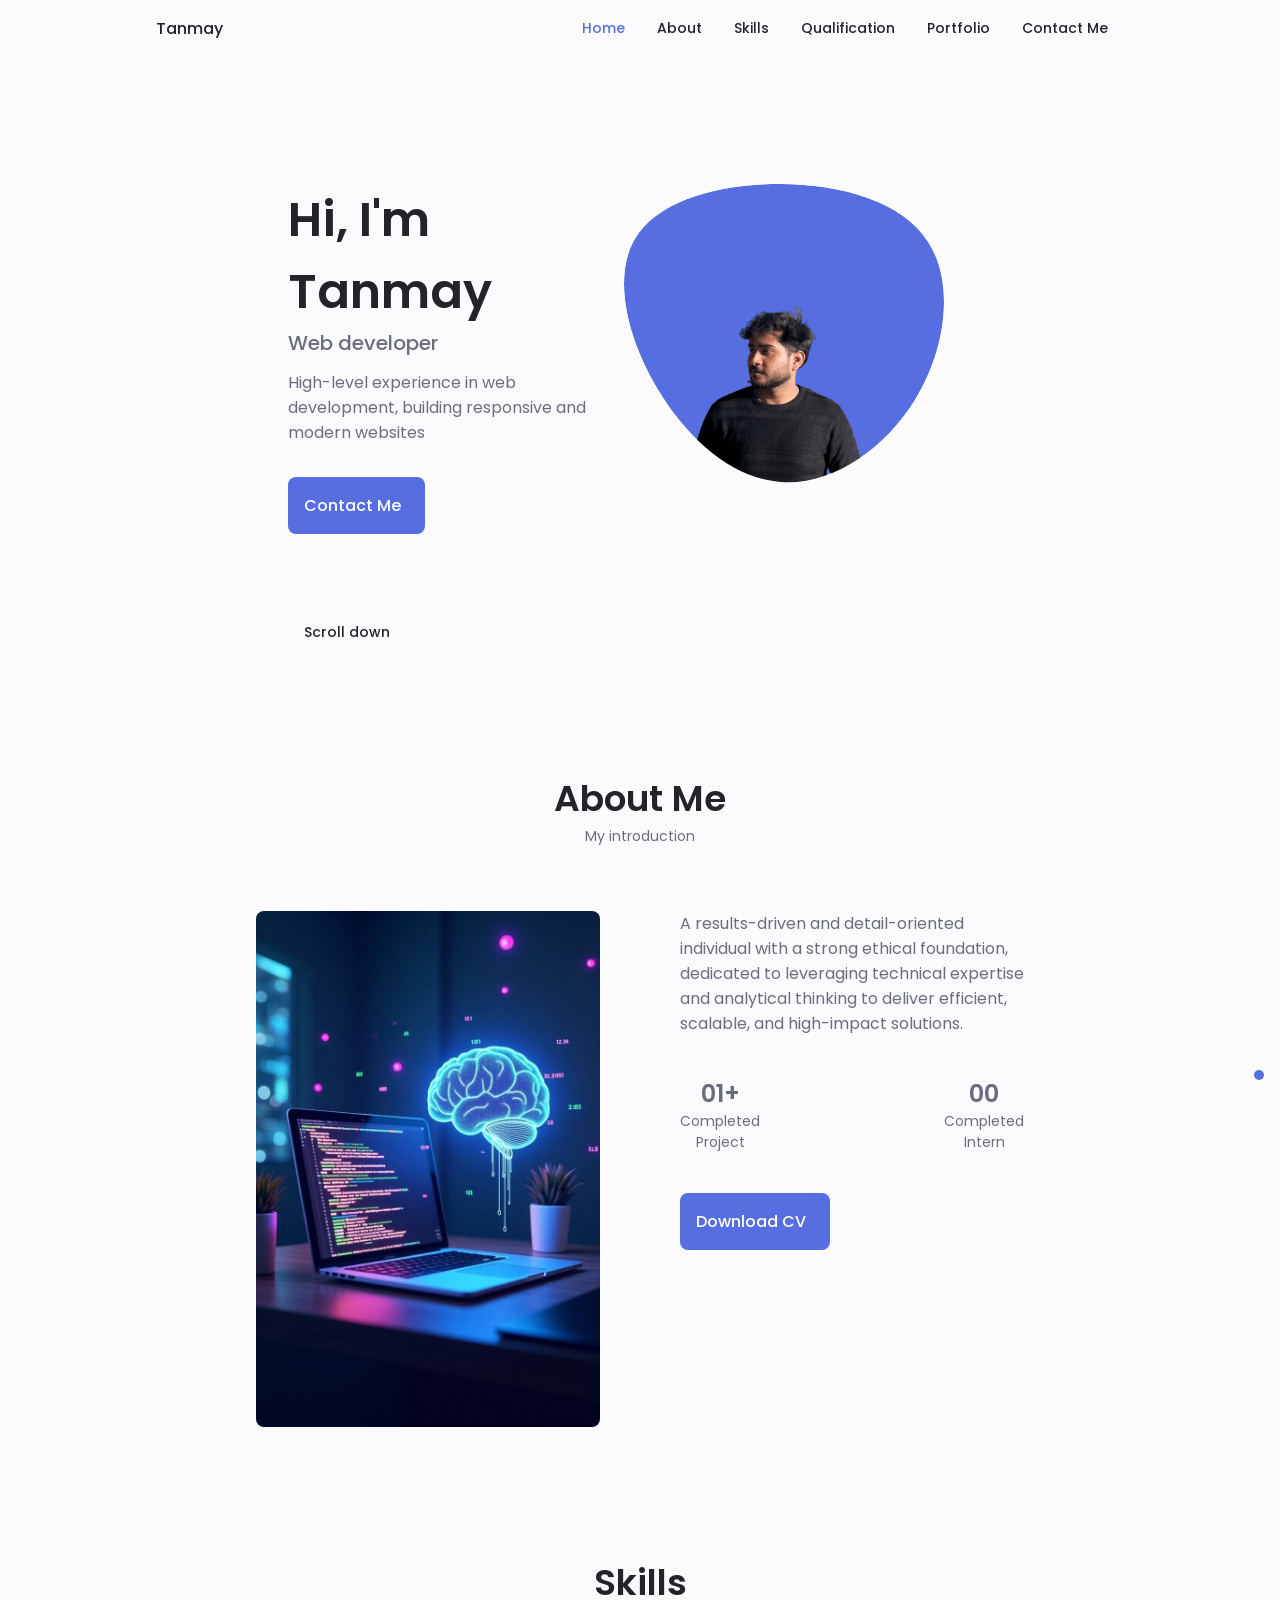
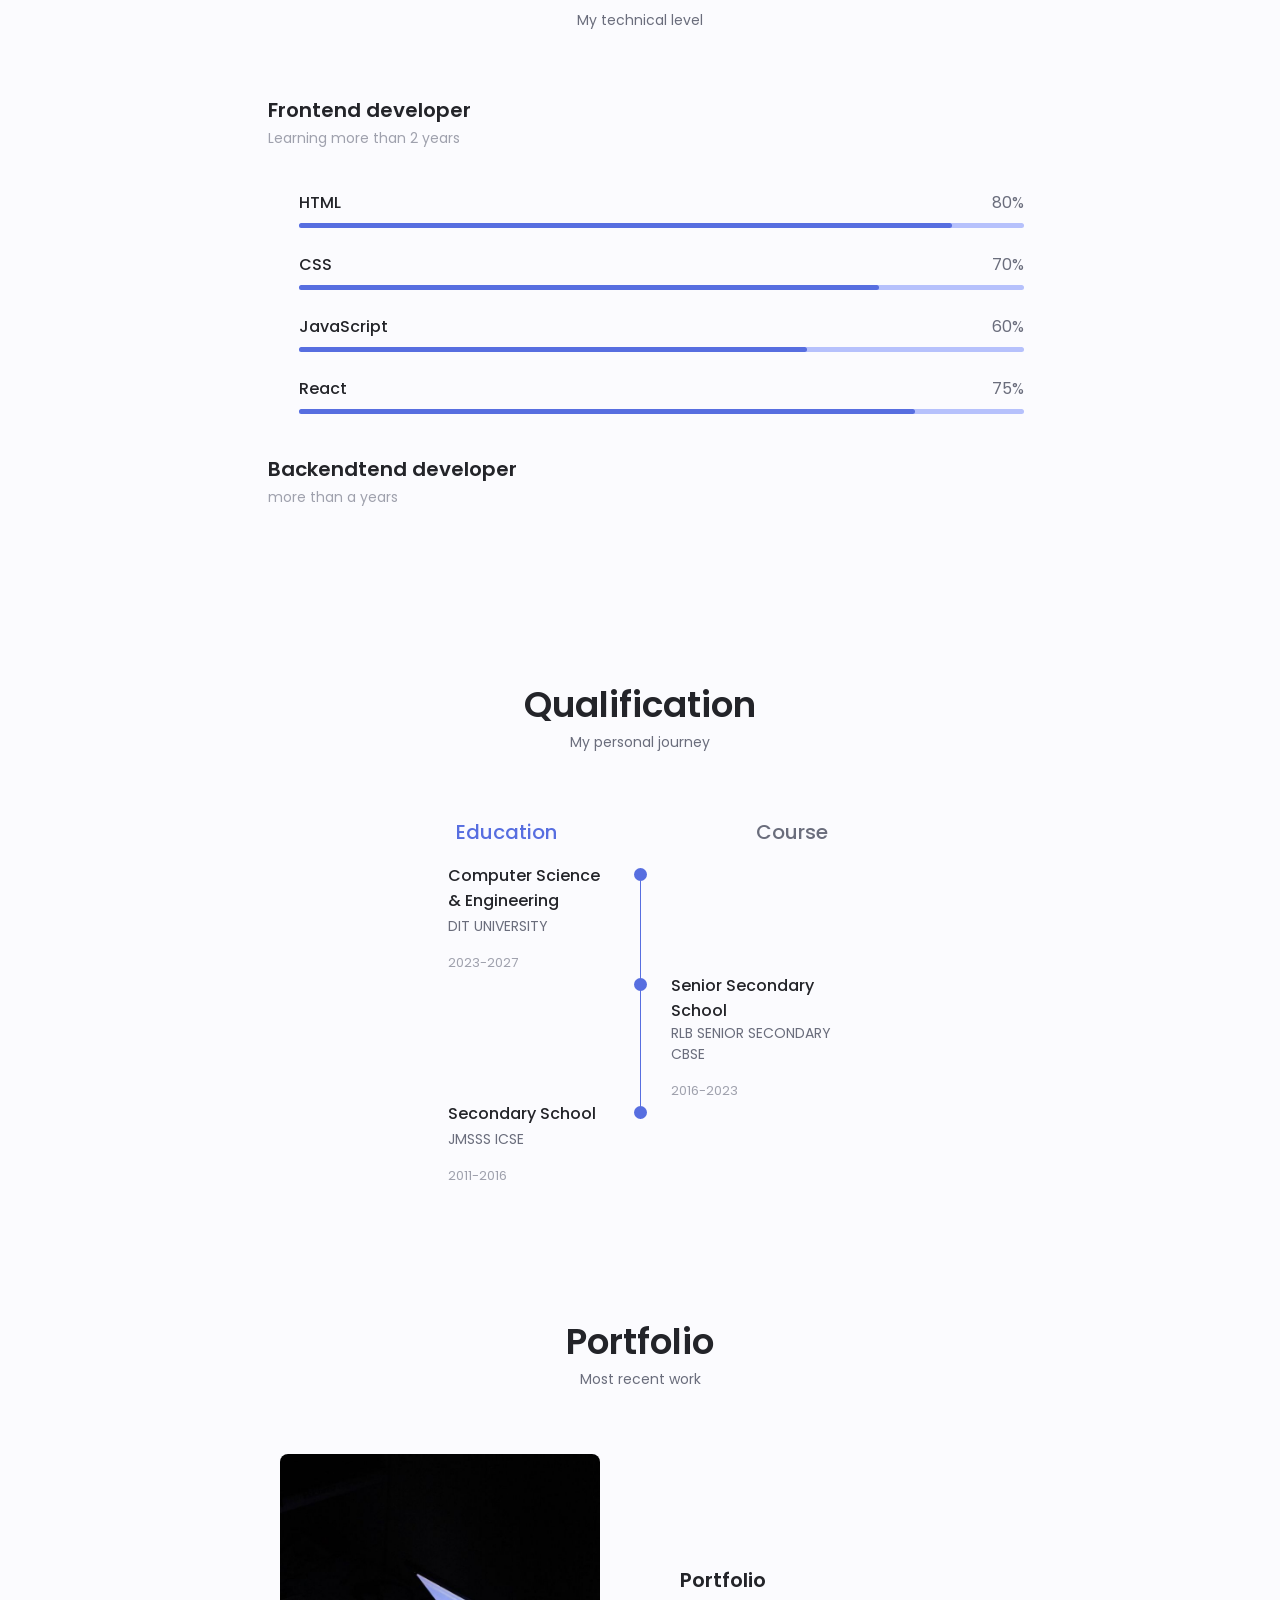
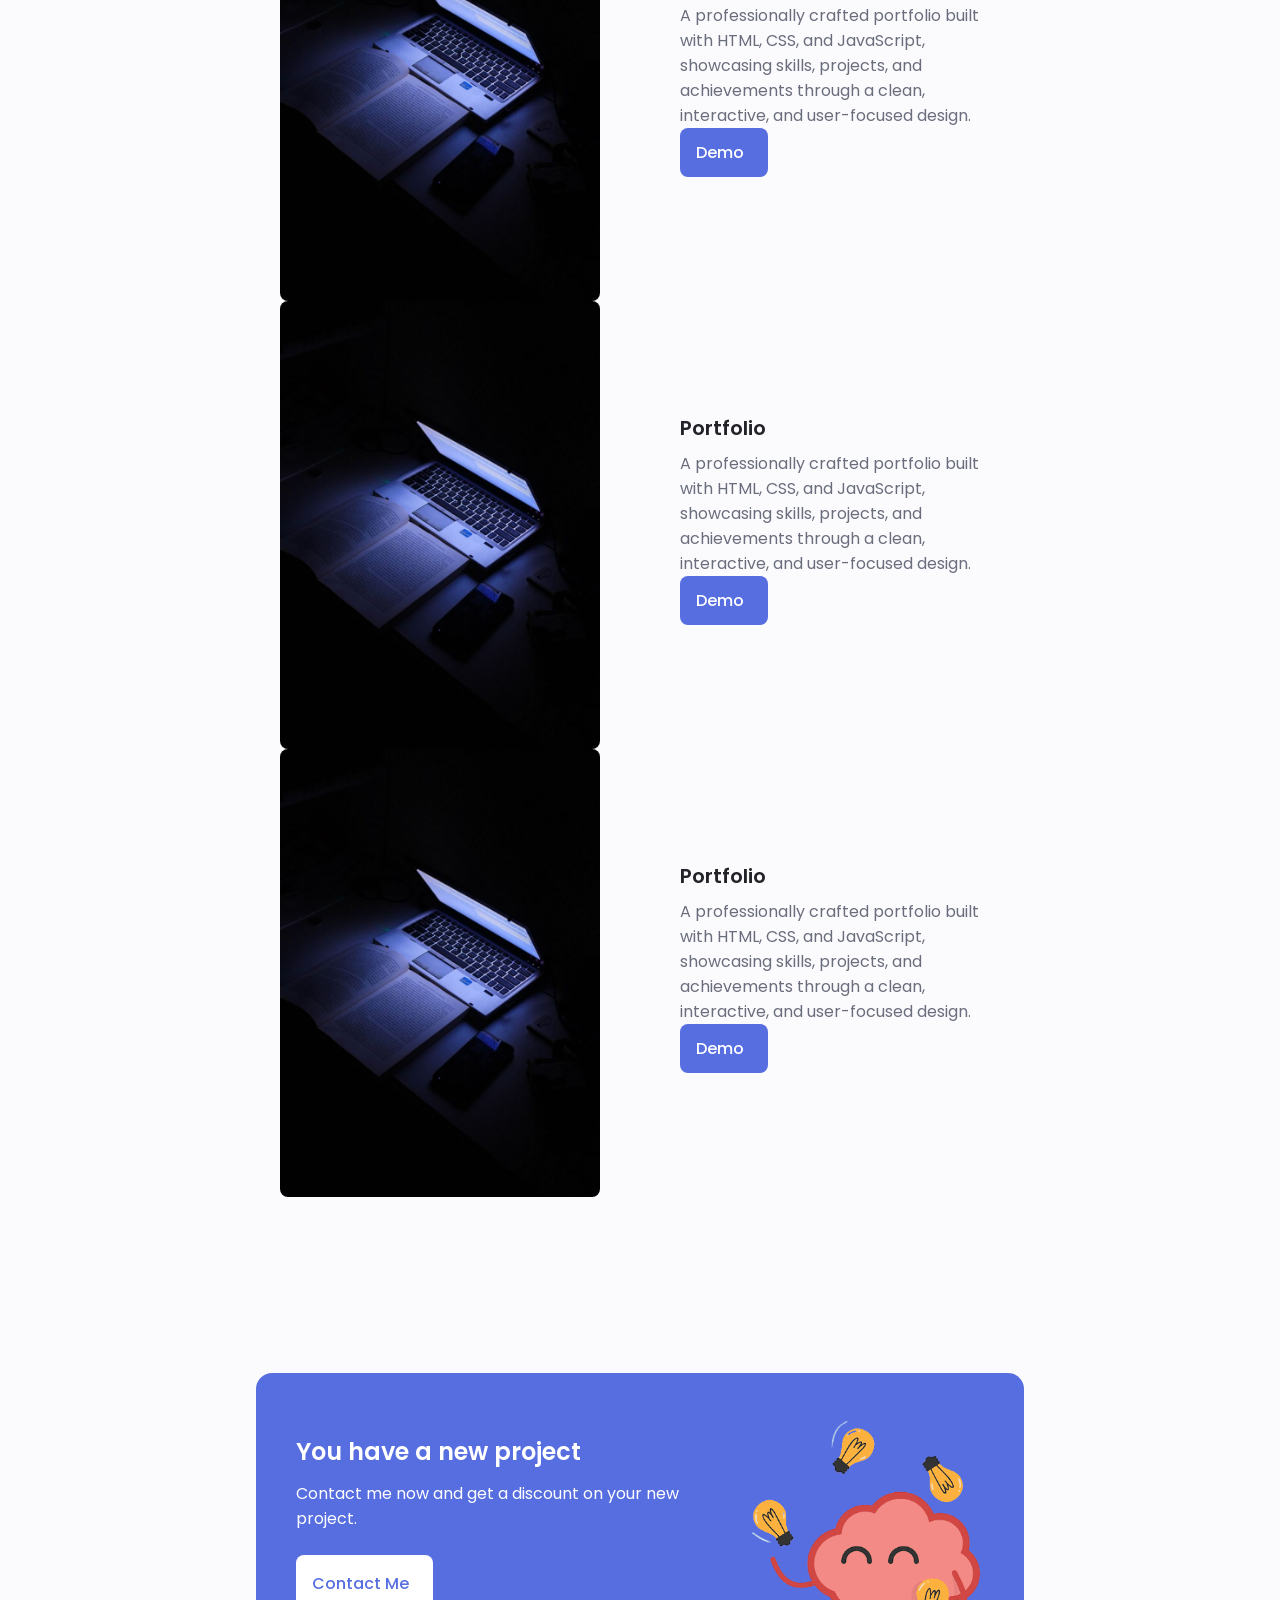
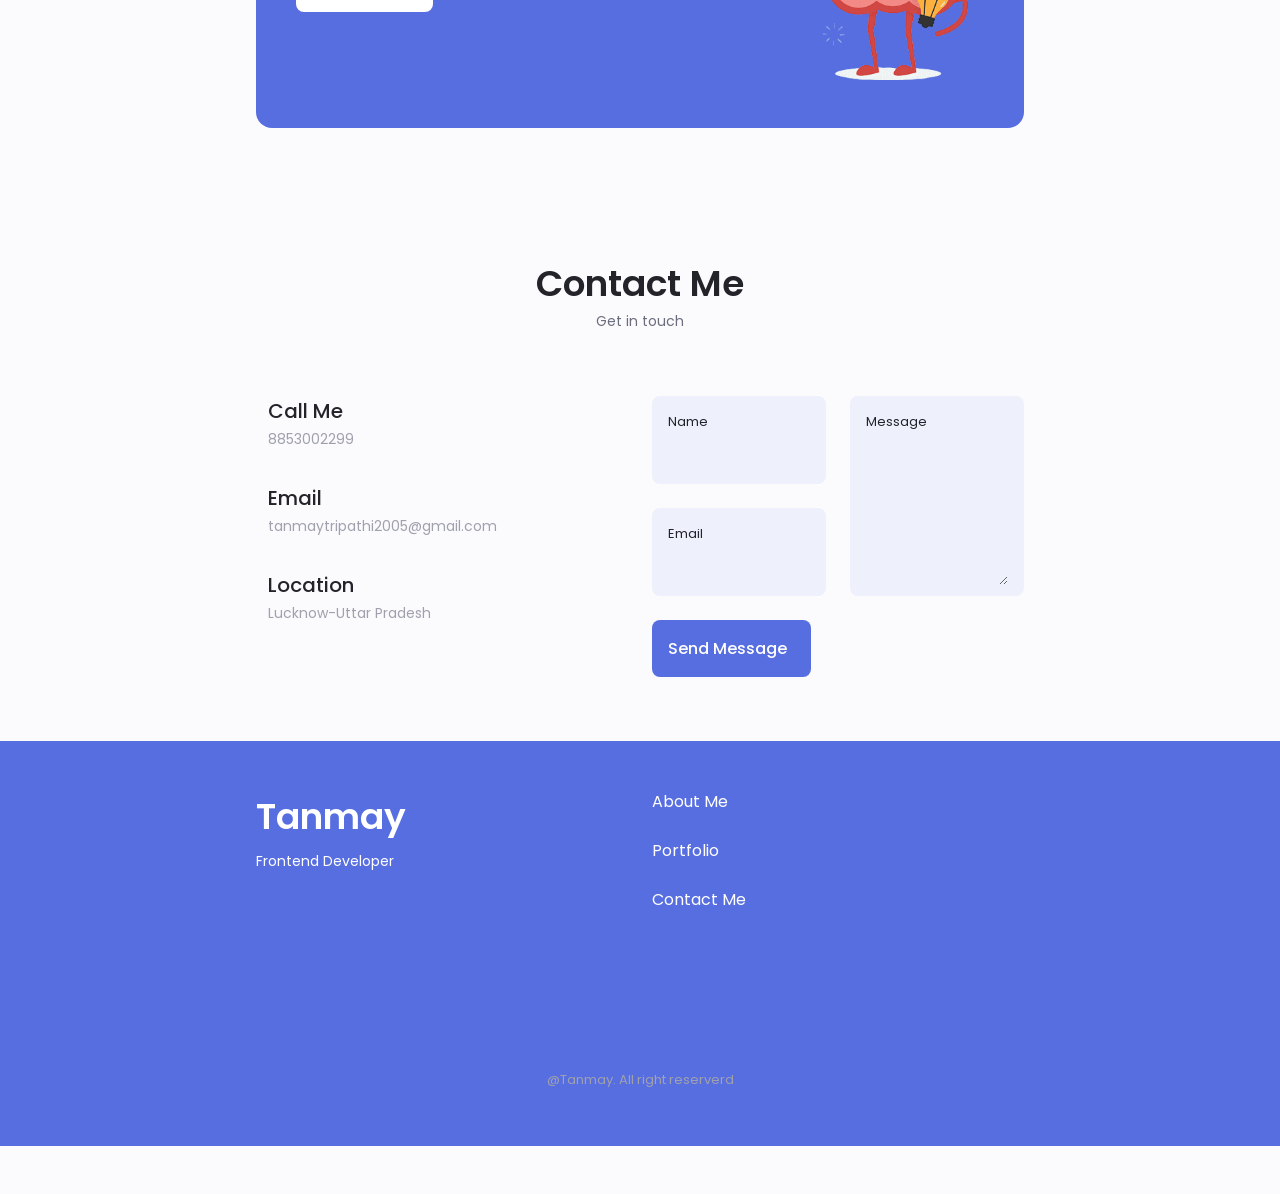
==== PORTFOLIO-main/index.html @ d5839b96 "first commit" ====
<!DOCTYPE html>
    <html lang="en">
    <head>
        <meta charset="UTF-8">
        <meta name="viewport" content="width=device-width, initial-scale=1.0">

        <!--==================== UNICONS ====================-->
        <link rel="stylesheet" href="https://unicons.iconscout.com/release/v4.0.8/css/line.css">
        
        <!--==================== SWIPER CSS ====================-->
        <link rel="stylesheet" href="assets/css/swiper-bundle.min.css">
        
        <!--==================== CSS ====================-->
        <link rel="stylesheet" href="assets/css/styles.css">

        <title>Responsive Portfolio Website</title>
    </head>
    <body>
        <!--==================== HEADER ====================-->
        <header class="header" id="header">
            <nav class="nav__container container nav">
                <a href="#" class="nav__logo">Tanmay</a>
                <div class="nav__menu" id="nav-menu">
                    <ul class="nav__list grid">
                        <li class="nav__items">
                            <a href="#home" class="nav__link active-link">
                                <i class="uil uil-estate nav__icon"></i>Home
                            </a> 
                        </li>
                        <li class="nav__items">
                            <a href="#about" class="nav__link">
                                <i class="uil uil-user nav__icon"></i>About
                            </a> 
                        </li>
                        <li class="nav__items">
                            <a href="#skills" class="nav__link">
                                <i class="uil uil-file-alt nav__icon"></i>Skills
                            </a> 
                        </li>
                        <li class="nav__items">
                            <a href="#qualification" class="nav__link">
                                <i class="uil uil-briefcase-alt nav__icon"></i>Qualification
                            </a> 
                        </li>
                        <li class="nav__items">
                            <a href="#portfolio" class="nav__link">
                                <i class="uil uil-scenery nav__icon"></i>Portfolio
                            </a> 
                        </li>
                        <li class="nav__items">
                            <a href="#contact" class="nav__link">
                                <i class="uil uil-message nav__icon"></i>Contact Me
                            </a> 
                        </li>
                    </ul>
                    <i class="uil uil-times nav__close" id="nav__close"></i>
                </div>

                <div class="nav__btns">

                    <i class="uil uil-moon change-theme" id="theme-button"></i>

                    <div class="nav__toggle" id="nav__toggle">
                        <i class="uil uil-apps"></i>
                    </div>
                </div>

            </nav>

        </header>

        <!--==================== MAIN ====================-->
        <main class="main">
            <!--==================== HOME ====================-->
            <section class="home section" id="home">
                <div class="home__container container grid">
                    <div class="home__content grid">
                        <div class="home__social">
                            <a href="www.linkedin.com/in/tanmay-tripathi-a2a366312" class="home__social-icon">
                                <i class="uil uil-linkedin-alt"></i>
                            </a>
                            <a href="https://github.com/tanmaytripathi2005-jpg" class="home__social-icon">
                                <i class="uil uil-github-alt"></i>
                            </a>
                            <a href="https://www.instagram.com/tanmay.mani.tripathi" class="home__social-icon">
                                <i class="uil uil-instagram"></i>
                            </a>
                        </div>
                        <div class="home__img">
                            <svg class="home__blob" viewBox="0 0 200 187" xmlns="http://www.w3.org/2000/svg" xmlns:xlink="http://www.w3.org/1999/xlink">
                                <mask id="mask0" mask-type="alpha">
                                    <path d="M190.312 36.4879C206.582 62.1187 201.309 102.826 182.328 134.186C163.346 165.547 
                                    130.807 187.559 100.226 186.353C69.6454 185.297 41.0228 161.023 21.7403 129.362C2.45775 
                                    97.8511 -7.48481 59.1033 6.67581 34.5279C20.9871 10.1032 59.7028 -0.149132 97.9666 
                                    0.00163737C136.23 0.303176 174.193 10.857 190.312 36.4879Z"/>
                                </mask>
                                <g mask="url(#mask0)">
                                    <path d="M190.312 36.4879C206.582 62.1187 201.309 102.826 182.328 134.186C163.346 
                                    165.547 130.807 187.559 100.226 186.353C69.6454 185.297 41.0228 161.023 21.7403 
                                    129.362C2.45775 97.8511 -7.48481 59.1033 6.67581 34.5279C20.9871 10.1032 59.7028 
                                    -0.149132 97.9666 0.00163737C136.23 0.303176 174.193 10.857 190.312 36.4879Z"/>
                                    
                                    <image 
                                     x="0" 
                                     y="0" 
                                     width="90%" 
                                     height="120%" 
                                     href="assets/img/profile.png" 
                                     preserveAspectRatio="xMidYMid slice"
                                    />
                                </g>
                            </svg>
                        </div>
                        
                        <div class="home__data">
                            <h1 class="home__title">Hi, I'm Tanmay</h1>
                            <h3 class="home__subtitle">Web developer</h3>
                            <p class="home__description">High-level experience in web development, building responsive and modern websites 
                               </p>
                            <a href="#contact" class="button button--flex">
                                Contact Me
                                <i class="uil uil-message button__icon"></i>
                            </a>
                        </div>
                    </div>

                    <div class="home__scroll">
                        <a href="#about" class="home__scroll-button button--flex">
                            <i class="uil uil-mouse-alt home__scroll-mouse"></i>
                            <span class="home__scroll-name">Scroll down</span>
                            <i class="uil uil-arrow-down home__scroll-arrow"></i>
                        </a>
                    </div>
                </div>
            </section>

            <!--==================== ABOUT ====================-->
            <section class="about section" id="about">
                <h2 class="section__title">About Me</h2>
                <span class="section__subtitle">My introduction</span>

                <div class="about__container container grid">
                    <img src="assets/img/about.jpg" alt="" class="about__img">
                    <div class="about__data">
                        <p class="about__description">A results-driven and detail-oriented individual with a strong ethical foundation, dedicated to leveraging technical expertise and analytical thinking to deliver efficient, scalable, and high-impact solutions.</p>
                        <div class="about__info">
                            <div>
                                <span class="about__info-title">01+</span>
                                <span class="about__info-name">Completed<br>Project</span>
                            </div>
                        <div >
                            <span class="about__info-title">00</span>
                            <span class="about__info-name">Completed<br>Intern</span>
                        </div>
                    </div>
                        <div class="about__button">
                            <a href="ssets/pdf/CV Resume.pdf" class="button button--flex">
                            Download CV<i class="uil uil-download-alt button__icon"></i>
                            </a>
                        </div>
                    </div>
                </div>
            </section>

            <!--==================== SKILLS ====================-->
            <section class="skills section" id="skills">
                <h2 class="section__title">Skills</h2>
                <span class="section__subtitle">My technical level</span>

                <div class="skills__container container grid">
                    <div>
                        <!--==================== SKILLS 1 ====================-->
                        <div class="skills__content skills__open">
                            <div class="skills__header">
                                <i class="uil uil-brackets-curly skills__icon"></i>

                                <div>
                                    <h1 class="skills__title">Frontend developer</h1>
                                    <span class="skills__subtitle">Learning more than 2 years</span>
                                </div>

                                <i class="uil uil-arrow-down skills__arrow"></i>
                            </div>

                            <div class="skills__list grid">

                                <div class="skills__data">
                                    <div class="skills__titles">
                                        <h3 class="skills__name">HTML</h3>
                                        <span class="skills__number">80%</span>
                                    </div>
                                    <div class="skills__bar">
                                        <span class="skills__percentage skills__html"></span>
                                    </div>
                                </div>

                                <div class="skills__data">
                                    <div class="skills__titles">
                                        <h3 class="skills__name">CSS</h3>
                                        <span class="skills__number">70%</span>
                                    </div>
                                    <div class="skills__bar">
                                        <span class="skills__percentage skills__css"></span>
                                    </div>
                                </div>

                                <div class="skills__data">
                                    <div class="skills__titles">
                                        <h3 class="skills__name">JavaScript</h3>
                                        <span class="skills__number">60%</span>
                                    </div>
                                    <div class="skills__bar">
                                        <span class="skills__percentage skills__js"></span>
                                    </div>
                                </div>

                                <div class="skills__data">
                                    <div class="skills__titles">
                                        <h3 class="skills__name">React</h3>
                                        <span class="skills__number">75%</span>
                                    </div>
                                    <div class="skills__bar">
                                        <span class="skills__percentage skills__react"></span>
                                    </div>
                                </div>
                            </div>
                        </div>
                        <!--==================== SKILLS 2 ====================-->
                        
                        <div class="skills__content skills__close">
                            <div class="skills__header">
                                <i class="uil uil-database skills__icon"></i>

                                <div>
                                    <h1 class="skills__title">Backendtend developer</h1>
                                    <span class="skills__subtitle"> more than a years</span>
                                </div>

                                <i class="uil uil-arrow-down skills__arrow"></i>
                            </div>

                            <div class="skills__list grid">

                                <div class="skills__data">
                                    <div class="skills__titles">
                                        <h3 class="skills__name">Firebase</h3>
                                        <span class="skills__number">80%</span>
                                    </div>
                                    <div class="skills__bar">
                                        <span class="skills__percentage skills__firebase"></span>
                                    </div>
                                </div>

                                <div class="skills__data">
                                    <div class="skills__titles">
                                        <h3 class="skills__name">Node Js</h3>
                                        <span class="skills__number">80%</span>
                                    </div>
                                    <div class="skills__bar">
                                        <span class="skills__percentage skills__node"></span>
                                    </div>
                                </div>

                                <div class="skills__data">
                                    <div class="skills__titles">
                                        <h3 class="skills__name">Python</h3>
                                        <span class="skills__number">80%</span>
                                    </div>
                                    <div class="skills__bar">
                                        <span class="skills__percentage skills__python"></span>
                                    </div>
                                </div>

                                <div class="skills__data">
                                    <div class="skills__titles">
                                        <h3 class="skills__name">JavaScript</h3>
                                        <span class="skills__number">70%</span>
                                    </div>
                                    <div class="skills__bar">
                                        <span class="skills__percentage skills__react"></span>
                                    </div>
                                </div>
                            </div>
                        </div>
                    </div>
                </div>
            </section>

            <!--==================== QUALIFICATION ====================-->
            <section class="qualification section" id="qualification">
                <h2 class="section__title">Qualification</h2>
                <span class="section__subtitle">My personal journey</span>

                <div class="qualification__container container">
                    <div class="qualification__tabs">
                        <div class="qualification__button button--flex qualification__active" data-target="#education">
                            <i class="uil uil-graduation-cap qualification__icon"></i>
                            Education
                        </div>
                        <div class="qualification__button button--flex"  data-target="#course">
                            <i class="uil uil-briefcase-alt qualification__icon"></i>
                            Course
                        </div>
                    </div>
                    
                    <div class="qualification__sections">
                        <!--==================== QUALIFICATION CONTENT 1====================-->
                        <div class="qualification__content qualification__active" data-content id="education">
                            <!--==================== QUALIFICATION 1====================-->
                            <div class="qualification__data">
                                <div>
                                    <h3 class="qualification__title">Computer Science & Engineering</h3>
                                    <span class="qualification__subtitle">DIT UNIVERSITY</span>
                                    <div class="qualification__calendar">
                                        <i class="uil uil-calendar-alt"></i>
                                        2023-2027
                                    </div>
                                </div>

                                <div>
                                    <span class="qualification__rounder"></span>
                                    <span class="qualification__line"></span>
                                </div>
                            </div>
                            <!--==================== QUALIFICATION 2====================-->
                            <div class="qualification__data">
                                <div></div>
                                <div>
                                    <span class="qualification__rounder"></span>
                                    <span class="qualification__line"></span>
                                </div>
                                <div>
                                    <h3 class="qualification__title">Senior Secondary School</h3>
                                    <span class="qualification__subtitle">RLB SENIOR SECONDARY CBSE</span>
                                    <div class="qualification__calendar">
                                        <i class="uil uil-calendar-alt"></i>
                                        2016-2023
                                    </div>
                                </div>
                            </div>
                            <!--==================== QUALIFICATION 3====================-->
                            <div class="qualification__data">
                                <div>
                                    <h3 class="qualification__title">Secondary School</h3>
                                    <span class="qualification__subtitle">JMSSS ICSE</span>
                                    <div class="qualification__calendar">
                                        <i class="uil uil-calendar-alt"></i>
                                        2011-2016
                                    </div>
                                </div>

                                <div>
                                    <span class="qualification__rounder"></span>
                                    <!-- <span class="qualification__line"></span> -->
                                </div>
                            </div>

                        </div>
                        
                        <!--==================== QUALIFICATION CONTENT 2====================-->
                        <div class="qualification__content" data-content id="course">
                            
                            <!--==================== QUALIFICATION 1====================-->
                            <div class="qualification__data">
                                <div></div>
                                <div>
                                    <span class="qualification__rounder"></span>
                                    <span class="qualification__line"></span>
                                </div>
                                <div>
                                    <h3 class="qualification__title">Frontend development</h3>
                                    <span class="qualification__subtitle">CoursEra</span>
                                    <div class="qualification__calendar">
                                        <i class="uil uil-calendar-alt"></i>
                                        2023-2023
                                    </div>
                                </div>
                            </div>
                            <!--==================== QUALIFICATION 2====================-->
                            <div class="qualification__data">
                                <div>
                                    <h3 class="qualification__title">Backend development</h3>
                                    <span class="qualification__subtitle">Udemy</span>
                                    <div class="qualification__calendar">
                                        <i class="uil uil-calendar-alt"></i>
                                        2022-2023
                                    </div>
                                </div>

                                <div>
                                    <span class="qualification__rounder"></span>
                                    <!-- <span class="qualification__line"></span> -->
                                </div>
                            </div>
                        </div>
                        
                    </div>
                </div>
            </section>
            <!--==================== PORTFOLIO ====================-->
            <section class="portfolio section" id="portfolio">
                <h2 class="section__title">Portfolio</h2>
                <span class="section__subtitle">Most recent work</span>

                <div class="portfolio__container container swiper-container">
                    <div class="swiper-wrapper">
                      

                       

                        <!--==================== PORTFOLIO 1 ====================-->
                        <div class="portfolio__content grid swiper-slide">
                            <img src="assets/img/portfolio.jpeg" alt="" class="portfolio__img">
 
                            <div class="portfolio__data">
                                 <h3 class="portfolio__title">Portfolio</h3>
                                 <p class="portfolio__description">A professionally crafted portfolio built with HTML, CSS, and JavaScript, showcasing skills, projects, and achievements through a clean, interactive, and user-focused design.
                                 <a href="https://github.com/tanmaytripathi2005-jpg" class="button button--flex button--small portfolio__button">
                                     
                                    Demo
                                     <i class="uil uil-arrow-right button__icon"></i>
                                 </a>
                            </div>
                         </div>
                    </div>
                    <!-- Add Arrows -->
                    <div class="swiper-button-next">
                        <i class="uil uil-angle-right-b swiper-portfolio-icon"></i>
                    </div>
                    <div class="swiper-button-prev">
                        <i class="uil uil-angle-left-b swiper-portfolio-icon"></i>
                    </div>
                    <!-- Add Pagination -->
                    <div class="swiper-pagination"></div>
                </div>
            </section>

            <!--==================== PROJECT IN MIND ====================-->
            <section class="project section">
                <div class="project__bg">
                    <div class="project__container container grid">
                        <div class="project__data">
                            <h2 class="project__title">You have a new project</h2>
                            <p class="project__description">Contact me now and get a  discount on your new project.</p>
                            <a href="#contact" class="button button--flex button--white">
                                Contact Me
                                <i class="uil uil-message project__icon button__icon"></i>
                            </a>
                        </div>
                        <img src="assets/img/project.png" alt="" class="project__img">
                    </div>
                </div>
            </section>

            <!--==================== CONTACT ME ====================-->
            <section class="contact section" id="contact">
                <h2 class="section__title">Contact Me</h2>
                <span class="section__subtitle">Get in touch</span>

                <div class="contact__container container grid">
                    <div>
                        <div class="contact__information">
                            <i class="uil uil-phone contact__icon"></i>

                            <div>
                                <h3 class="contact__title">Call Me</h3>
                                <span class="contact__subtitle">8853002299</span>
                            </div>
                        </div>

                        <div class="contact__information">
                            <i class="uil uil-envelope contact__icon"></i>

                            <div>
                                <h3 class="contact__title">Email</h3>
                                <span class="contact__subtitle">tanmaytripathi2005@gmail.com</span>
                            </div>
                        </div>

                        <div class="contact__information">
                            <i class="uil uil-map-marker contact__icon"></i>

                            <div>
                                <h3 class="contact__title">Location</h3>
                                <span class="contact__subtitle">Lucknow-Uttar Pradesh</span>
                            </div>
                        </div>
                    </div>
                    <div>
                        <form action="" class="contact__form grid">
                            <div class="contact__inputs grid">
                                <div class="contact__content">
                                    <label class="contact__label">Name </label>
                                    <input type="text" class="contact__input" id="contact__name">
                                </div>

                                <div class="contact__content">
                                    <label class="contact__label">Email </label>
                                    <input type="email" class="contact__input" id="contact__email">
                                </div>
                            </div>
                            
                            <div class="contact__content">
                                <label class="contact__label">Message </label>
                                <textarea cols="0" rows="7" class="contact__input" id="contact__message"></textarea>
                            </div>

                            <div>
                                <a href="#" class="button button--flex">
                                    Send Message
                                    <i class="uil uil-message button__icon"></i>
                                </a>
                            </div>
                        </form>
                    </div>
                </div>
            </section>
        </main>

        <!--==================== FOOTER ====================-->
        <footer class="footer">
            <div class="footer__bg">
                <div class="footer__container container grid">
                    <div>
                        <h1 class="footer__title">Tanmay</h1>
                        <span class="footer__subtitle">Frontend Developer</span>
                    </div>

                    <ul class="footer__links">
                        <li>
                            <a href="#about" class="footer__link">About Me</a>
                        </li>
                        <li>
                            <a href="#portfolio" class="footer__link">Portfolio</a>
                        </li>
                        <li>
                            <a href="#contact" class="footer__link">Contact Me</a>
                        </li>
                    </ul>
                    <div class="footer__social">
                        <a href="www.linkedin.com/in/tanmay-tripathi-a2a366312" class="footer__social">
                            <i class="uil uil-linkedin-alt"></i>
                        </a>

                        <a href="https://github.com/tanmaytripathi2005-jpg" class="footer__social">
                            <i class="uil uil-instagram"></i>
                        </a>

                        <a href="https://www.instagram.com/tanmay.mani.tripathi" class="footer__social">
                            <i class="uil uil-github-alt"></i>
                        </a>
                    </div>
                </div>
                <p class="footer__copy">@Tanmay. All right reserverd</p>
            </div>
        </footer>
        
        <!--==================== SCROLL TOP ====================-->
        <a href="" class="scrollup" id="scroll-up">
            <i class="uil uil-arrow-up scrollup__icon"></i>
        </a>

        <!--==================== SWIPER JS ====================-->
        <script src="assets/js/swiper-bundle.min.js"></script>

        <!--==================== MAIN JS ====================-->
        <script src="assets/js/index.js"></script>
    </body>
</html>
---- PORTFOLIO-main/assets/css/styles.css ----
/*==================== GOOGLE FONTS ====================*/
@import url("https://fonts.googleapis.com/css2?family=Poppins:wght@400;500;600&display=swap");

/*==================== VARIABLES CSS ====================*/
:root {
    --header-height: 3rem;

    /*========== Colors ==========*/
    /* Change favorite color */
    --hue-color: 230; /*Purple 250 - Green 142 - Blue 230 - Pink 340*/

    /* HSL color mode */
    --first-color: hsl(var(--hue-color), 69%, 61%);
    --first-color-second: hsl(var(--hue-color), 69%, 61%);
    --first-color-alt: hsl(var(--hue-color), 57%, 53%);
    --first-color-lighter: hsl(var(--hue-color), 92%, 85%);
    --title-color: hsl(var(--hue-color), 8%, 15%);
    --text-color: hsl(var(--hue-color), 8%, 45%);
    --text-color-light: hsl(var(--hue-color), 8%, 65%);
    --input-color: hsl(var(--hue-color), 70%, 96%);
    --body-color: hsl(var(--hue-color), 60%, 99%);
    --container-color: #fff;
    --scroll-bar-color: hsl(var(--hue-color), 12%, 90%);
    --scroll-thumb-color: hsl(var(--hue-color), 12%, 80%);

    /*========== Font and typography ==========*/
    --body-font: 'Poppins', sans-serif;

    /* .5rem = 8px, 1rem = 16px, 1.5rem = 24px ... */
    --big-font-size: 2rem;
    --h1-font-size: 1.5rem;
    --h2-font-size: 1.25rem;
    --h3-font-size: 1.125rem;
    --normal-font-size: .938rem;
    --small-font-size: .813rem;
    --smaller-font-size: .75rem;

    /*========== Font weight ==========*/
    --font-medium: 500;
    --font-semi-bold: 600;

    /*========== Margenes Bottom ==========*/
    /* .25rem = 4px, .5rem = 8px, .75rem = 12px ... */
    --mb-0-25: .25rem;
    --mb-0-5: .5rem;
    --mb-0-75: .75rem;
    --mb-1: 1rem;
    --mb-1-5: 1.5rem;
    --mb-2: 2rem;
    --mb-2-5: 2.5rem;
    --mb-3: 3rem;

    /*========== z index ==========*/
    --z-tooltip: 10;
    --z-fixed: 100;
    --z-modal: 1000;
}

/* Font size for large devices */
@media screen and (min-width: 968px) {
    :root {
        --big-font-size: 3rem;
        --h1-font-size: 2.25rem;
        --h2-font-size: 1.5rem;
        --h3-font-size: 1.25rem;
        --normal-font-size: 1rem;
        --small-font-size: .875rem;
        --smaller-font-size: .813rem;
    }
}

/*========== Variables Dark theme ==========*/
body.dark-theme{
  /* HSL color mode */

  --first-color-second: hsl(var(--hue-color), 30%, 8%);
  --title-color: hsl(var(--hue-color), 8%, 95%);
  --text-color: hsl(var(--hue-color), 8%, 75%);
  --input-color: hsl(var(--hue-color), 29%, 16%);
  --body-color: hsl(var(--hue-color), 28%, 12%);
  --container-color: hsl(var(--hue-color), 29%,16%);
  --scroll-bar-color: hsl(var(--hue-color), 12%, 48%);
  --scroll-thumb-color: hsl(var(--hue-color), 12%, 36%);
}


/*========== Button Dark/Light ==========*/
.nav__btns{
  display: flex;
  align-items: center;
}

.change-theme{
  font-size: 1.25rem;
  color: var(--title-color);
  margin-right: var(--mb-1);
  cursor: pointer;
}

.change-theme:hover{
  color: var(--first-color);
}

/*==================== BASE ====================*/
* {
  box-sizing: border-box;
  padding: 0;
  margin: 0;
}

html {
  scroll-behavior: smooth;
}

body {
  margin: 0 0 var(--header-height) 0;
  font-family: var(--body-font);
  font-size: var(--normal-font-size);
  background-color: var(--body-color);
  color: var(--text-color);
}

h1, h2, h3, h4 {
  color: var(--title-color);
  font-weight: var(--font-semi-bold);
}

ul {
  list-style: none;
}

a {
  text-decoration: none;
}

img {
  max-width: 100%;
  height: auto;
}

/*==================== REUSABLE CSS CLASSES ====================*/
.section {
  padding: 2rem 0 4rem;
}

.section__title {
  font-size: var(--h1-font-size);
  color: var(--title-color);  
}

.section__subtitle {
  display: block;
  font-size: var(--small-font-size);
  margin-bottom: var(--mb-3);
}

.section__title, 
.section__subtitle {
  text-align: center;
}

/*==================== LAYOUT ====================*/
.container {
  max-width: 768px;
  margin-left: var(--mb-1-5);
  margin-right: var(--mb-1-5);
}

.grid {
  display: grid;
  gap: 1.5rem;
}

.header {
  width: 100%;
  position: fixed;
  bottom: 0;
  left: 0;
  z-index: var(--z-fixed);
  background-color: var(--body-color);
}

/*==================== NAV ====================*/

.nav{
  max-width: 968px;
  height: var(--header-height);
  display: flex;
  justify-content: space-between;
  align-items: center;
}

.nav__logo, .nav__toggle{
  color: var(--title-color);
  font-weight: var(--font-medium);
}

.nav__logo:hover{
  color: var(--first-color);
}

.nav__toggle{
  font-size: 1.1rem;
  cursor: pointer;
}

.nav__toggle:hover{
  color: var(--first-color);
}

@media screen and (max-width:767px) {
  .nav__menu{
    position: fixed;
    bottom: -100%;
    left: 0;
    width: 100%;
    background-color: var(--body-color);
    padding: 2rem 1.5rem 4rem;
    border-radius: 1.5rem 1.5rem 0 0;
    box-shadow: 0 -1px 4px rgba(0, 0, 0, .15);
    transition: .3s;
  }
}

.nav__list{
  grid-template-columns: repeat(3,1fr);
  gap: 2;
}

.nav__link{
  display: flex;
  flex-direction: column;
  align-items: center;
  font-size:var(--small-font-size);
  color: var(--title-color);
  font-weight: var(--font-medium);
}

.nav__link:hover{
  color: var(--first-color);
}

.nav__icon{
  font: 1.2rem;
}

.nav__close{
  position: absolute;
  right: 1.3rem;
  bottom: .5rem;
  font-size: 1.5rem;
  cursor: var(--first-color);
}

.nav__close:hover{
  color: var(--first-color-alt);
}

/* show menu */
.show-menu{
  bottom: 0;
}

/* Active link */
.active-link{
  color: var(--first-color);
}


/* Change background header */
.scroll-header{
  box-shadow: 0 -1px 4px rgba(0, 0, 0, .15);
}


/*==================== HOME ====================*/

.home__container{
  gap: 1rem;
}


.home__content{
  grid-template-columns: .5fr 3fr;
  padding-top: 3.5rem;
  align-content:center;
}

.home__social{
  display: grid;
  grid-template-columns: max-content;
  row-gap: 1rem;
}

.home__social-icon{
  font-size: 1.25rem;
  color: var(--first-color);
}

.home__social-icon:hover{
  color: var(--first-color-alt);
}

.home__img {
    width: 400px;
}

.home__blob{
  width: 200px;
  fill: var(--first-color)
}

.home__blog-img{
  width: 170px;
}

.home__data{
  grid-column: 1/3;
}

.home__title{
  font-size: var(--big-font-size);
}

.home__subtitle{
  font-size: var(--h3-font-size);
  color: var(--text-color);
  font-weight: var(--font-medium);
  margin-bottom: var(--mb-0-75);
}

.home__description{
  margin-bottom: var(--mb-2);
}

.home__scroll{
  display: none;
}

.home__scroll-button{
  color: var(--first-color);
  transition: .3s;
}

.home__scroll-button:hover{
  transform: translateY(0.25rem);
}

.home__scroll-name{
  font-size: var(--small-font-size);
  color: var(--title-color);
  font-weight: var(--font-medium);
  margin-right:var(--mb-0-25);
}

.home__scroll-arrow{
  font-size: 1.25rem;
}

/*==================== BUTTONS ====================*/

.button{
  display: inline-block;
  background-color: var(--first-color);
  color: #fff;
  padding: 1rem;
  border-radius: .5rem;
  font-weight: var(--font-medium);
}

.button:hover{
  background-color: var(--first-color-alt);
}

.button__icon{
  font-size: 1.25rem;
  margin-left: var(--mb-0-5);
  transition: .3s;
}

.button--white:hover{
  background-color: #fff;
}

.button--white{
  background-color: #fff;
  color: var(--first-color);
}

.button--flex{
  display: inline-flex;
  align-items: center;
}

.button--small{
  padding: .75rem 1rem;
}
/*==================== ABOUT ====================*/

.about__img{
  width: 265px;
  border-radius: .5rem;
  justify-self: center;
  align-self: center;
}

.about__description{
  text-align: center;
  margin-bottom: var(--mb-2-5);
}

.about__info{
  display: flex;
  justify-content: space-evenly;
  margin-bottom: var(--mb-2-5);
}

.about__info-title{
  font-size: var(--h2-font-size);
  font-weight: var(--font-semi-bold);
}

.about__info-name{
  font-size: var(--small-font-size);
}

.about__info-title, .about__info-name{
  display: block;
  text-align: center;
}

.about__button{
  display:flex;
  justify-content: center;
}
/*==================== SKILLS ====================*/

.skills__container{
  row-gap: 0;
}
/**/
.skills__header{
  display: flex;
  align-items: center;
  margin-bottom: var(--mb-2-5);
  cursor: pointer;
}

.skills__icon,.skills__arrow{
  font-size: 2rem;
  color: var(--first-color);
}

.skills__icon{
  margin-right: var(--mb-0-75);
}

.skills__title{
  font-size: var(--h3-font-size);
}

.skills__subtitle{
  font-size: var(--small-font-size);
  color: var(--text-color-light);
}

.skills__arrow{
  margin-left: auto;
  transition: .4s;
}

.skills__list{
  row-gap: 1.5rem;
  padding-left: 2.7rem;
}

.skills__titles{
  display: flex;
  justify-content: space-between;
  margin-bottom: var(--mb-0-5);
}

.skills__name{
  font-size: var(--normal-font-size);
  font-weight: var(--font-medium);
}

.skills__bar,.skills__percentage{
  height: 5px;
  border-radius: .25rem;
}

.skills__bar{
  background-color: var(--first-color-lighter);
}

.skills__percentage{
  display: block;
  background-color: var(--first-color);
}

.skills__html{
  width: 90%;
}

.skills__css{
  width: 80%;
}

.skills__js{
  width: 70%;
}

.skills__react{
  width: 85%;
}

.skills__firebase{
  width: 90%;
}

.skills__node{
  width: 80%;
}

.skills__python{
  width: 80%;
}

.skills__team{
  width: 90%;
}

.skills__logical{
  width: 90%;
}

.skills__communication{
  width: 70%;
}

.skills__close .skills__list{
  height: 0;
  overflow: hidden;
}

.skills__open .skills__list{
  height: max-content;
  margin-bottom: var(--mb-2-5);
}

.skills__open .skills__arrow{
  transform: rotate(-180deg);
}



/*==================== QUALIFICATION ====================*/
.qualification__tabs{
  display: flex;
  justify-content: space-evenly;
  margin-bottom: var(--mb-2);
}

.qualification__button{
  font-size: var(--h3-font-size);
  font-weight: var(--font-medium);
  cursor: pointer;
}

.qualification__button:hover{
  color: var(--first-color);
}

.qualification__icon{
  font-size: 1.8rem;
  margin-right: var(--mb-0-25);
}

.qualification__data{
  display: grid;
  grid-template-columns: 1fr max-content 1fr;
  column-gap: 1.5rem;
}

.qualification__title{
  font-size: var(--normal-font-size);
  font-weight: var(--font-medium);
}

.qualification__subtitle{
  display: inline-block;
  font-size: var(--small-font-size);
  margin-bottom: var(--mb-1);
}

.qualification__calendar{
  font-size: var(--smaller-font-size);
  color: var(--text-color-light);
}

.qualification__rounder{
  display:inline-block;
  width: 13px;
  height: 13px;
  background-color: var(--first-color);
  border-radius: 50%;
}

.qualification__line{
  display: block;
  width: 1px;
  height: 100%;
  background-color: var(--first-color);
  transform: translate(6px,-7px);
}

.qualification [data-content]{
  display: none;
}

.qualification__active[data-content]{
  display: block;
}

.qualification__button.qualification__active{
  color: var(--first-color);
}


/*==================== PORTFOLIO ====================*/
.portfolio__container{
  overflow: initial;
}

.portfolio__content{
  padding: 0 1.5rem;
}

.portfolio__img{
  width: 265px;
  border-radius: .5rem;
  justify-self: center;
  align-self: center;
}

.portfolio__title{
  font-size: var(--h3-font-size);
  margin-bottom: var(--mb-0-5);
}

.portfolio__description{
  margin-bottom: var(--mb-0-75);
}

.portfolio__button:hover .button__icon{
  transform: translateX(.25rem);
}

.swiper-button-prev::after,.swiper-button-next::after{
  content: '';
}

.swiper-portfolio-icon{
  font-size: 2rem;
  color: var(--first-color);
}

.swiper-button-prev{
  left: -0.5rem;
}

.swiper-button-next{
  right: -0.5rem;
}

.swiper-container-horizontal > .swiper-pagination-bullets{
  bottom: -2.5rem;
}

.swiper-pagination-bullet-active{
  background-color: var(--first-color);
}

.swiper-button-prev,.swiper-button-next,.swiper-button-bullet{
  outline: none;
}



/*==================== PROJECT IN MIND ====================*/
.project{
  text-align: center;
}

.project__bg{
  background-color: var(--first-color);
  padding-top: 3rem;
}

.project__title{
  font-size: var(--h2-font-size);
  margin-bottom: var(--mb-0-75);
}

.project__description{
  margin-bottom: var(--mb-1-5);
}

.project__title,.project__description{
  color: #fff;
}

.project__img{
  width: 232px;
  justify-self: center;
}


/*==================== CONTACT ME ====================*/
.contact__container{
  row-gap: 3rem;
}

.contact__information{
  display: flex;
  margin-bottom: var(--mb-2); 
}

.contact__icon{
  font-size: 2rem;
  color: var(--first-color);
  margin-right: var(--mb-0-75);
}

.contact__title{
  font-size: var(--h3-font-size);
  font-weight: var(--font-medium);
}

.contact__subtitle{
  font-size: var(--small-font-size);
  color: var(--text-color-light);
}

.contact__content{
  background-color: var(--input-color);
  border-radius: .5rem;
  padding: .75rem 1rem .25rem;
}

.contact__label{
  font-size: var(--smaller-font-size);
  color: var(--title-color);
}

.contact__input{
  width: 100%;
  background-color: var(--input-color);
  color: var(--text-color);
  font-family: var(--body-font);
  border: none;
  outline: none;
  padding: .25rem .5rem .5rem 0;
}


/*==================== FOOTER ====================*/
.footer{
  padding-top: 2rem;
}

.footer__container{
  row-gap: 3.5rem;
}

.footer__bg{
  background-color: var(--first-color);
  padding: 2rem 0 3rem;
}

.footer__title{
  font-size: var(--h1-font-size);
  margin-bottom: var(--mb-0-25);
}

.footer__subtitle{
  font-size: var(--small-font-size);
}

.footer__links{
  display: flex;
  flex-direction: column;
  row-gap: 1.5rem;
}

.footer__link:hover{
  color: var(--first-color-lighter);
}

.footer__social{
  font-size: 1.25rem;
  margin-right: var(--mb-1-5);
}

.footer__social:hover{
  color: var(--first-color-lighter);
}

.footer__copy{
  font-size:var(--smaller-font-size);
  text-align: center;
  color: var(--text-color-light);
  margin-top: var(--mb-3);
}

.footer__title,.footer__subtitle,.footer__link,.footer__social{
  color: #fff;
}
/*========== SCROLL UP ==========*/
.scrollup{
  position: fixed;
  right: 1rem;
  bottom: -20%;
  opacity: 1;
  background-color:var(--first-color);
  padding: 0.3rem;
  border-radius: .4rem;
  z-index: var(--z-tooltip);
  transition: .4s;
}

.scrollup:hover{
  background-color: var(--first-color-alt);
}

.scrollup__icon{
  font-size: 1.5rem;
  color: #fff;
}
/* Show scroll */
.show-scroll{
  bottom: 4rem;
}


/*========== SCROLL BAR ==========*/
::-webkit-scrollbar{
  width: 0.60rem;
  background-color: var(--scroll-bar-color);
}

::-webkit-scrollbar-thumb{
  background-color: var(--scroll-thumb-color);
  border-radius: .5rem;
}

::-webkit-scrollbar-thumb:hover{
  background-color: var(--text-color-light);
}

/*==================== MEDIA QUERIES ====================*/
/* For small devices */
@media screen and (max-width: 350){
  .container{
    margin-left: var(--mb-1);
    margin-right: var(--mb-1);
  }
  .nav__menu{
    padding: 2rem .25rem 4rem;
  }
  .nav__list{
    column-gap: 0;
  }
  .home__content{
    grid-template-columns: .25fr 3fr;
  }
  .home__blob{
    width: 180px;
  }
  .skills__title{
    font-size: var(--normal-font-size);
  }
  .qualification__data{
    gap: 5rem;
  }
  .project__img{
    width: 200px;
  }
}


/* For medium devices */
@media screen and (min-width:568px) {
  .home__content{
    grid-template-columns: max-content 1fr 1fr;
  }
  .home__data{
    grid-column: initial;
  }
  .home__img{
    order: 1;
    justify-self: center;
  }
  .about__container,.portfolio__content, .contact__container, .project__container,.footer__container{
    grid-template-columns: repeat(2 , 1fr);
  }
  .qualification__sections{
    display: grid;
    grid-template-columns: 0.6fr;
    justify-content: center;
  }
  
}

@media screen and (min-width:768px){
  .container{
    margin-left: auto;
    margin-right: auto;
  }

  .section{
    padding: 6rem 0 2rem;
  }
  .section__subtitle{
    margin-bottom: 4rem;
  }
  .header{
    top: 0;
    bottom: initial;
  }
  .header, .main, .footer__container{
    padding: 0 1rem;
  }
  .nav{
    height: calc(var(--header-height)+1.5rem);
    column-gap: 1rem;
  }
  .nav__icon, .nav__close, .nav__toggle{
    display: none;
  }
  .nav__list  {
    display: flex;
    column-gap: 2rem;
  }
  .nav{
    margin-top: var(--normal-font-size);
    margin-bottom: var(--normal-font-size);
  }

  .nav__menu{
    margin-left: auto;
  }
  .change-theme{
    margin: 0;
  }  
  .home__container{
    row-gap: 5rem;
  }
  .home__content{
    padding-top:  5.5rem;
    column-gap: 2rem;
  }
  .home__blob{
    width: 270px;
  }
  .home__scroll{
    display: block;
  }
  .home__scroll-button{
    margin-left: 3rem;
  }
  .about__container{
    column-gap: 5rem;
  }
  .about__img{
    width: 350px;
  }
  .about__description{
    text-align: initial;
  }
  .about__info{
    justify-content: space-between;
  }
  .about__button{
    justify-content: initial;
  }
  .qualification__tabs{
    margin-bottom: var(--mb-1);
  }
  .qualification__sections{
    grid-template-columns: .5fr;
  }
  .portfolio__img{
    width: 320px;
  }
  .portfolio__content{
    align-items: center;
  }
  .project{
    text-align: initial;
  }
  .project__bg{
    background: none;
  }
  .project__container{
    background-color: var(--first-color-second);
    border-radius: 1rem;
    padding: 3rem 2.5rem;
    grid-template-columns: 1fr max-content;
    column-gap: 3rem;
  }
  .project__data{
    padding-top: .8rem;
  }
  .footer__bg{
    padding: 3rem 0 3.5rem;
  }
  .footer__link{
    flex-direction: row;
    column-gap: 2rem;
  }
  .footer__social{
    justify-self: flex-end;
  }
  .footer__copy{
    margin-top: 4.5rem;
  } 

}


/* For large devices */

@media screen and (min-width:1024px){
  .header,.main,.footer__container{
    padding: 0;
  }
  .home__blob{
    width: 320px;
  }
  .home__social{
    transform: translateX(-6rem);
  }
  .portfolio__content{
    column-gap: 5rem;
  }
  .swiper-portfolio-icon{
    font-size: 3.5rem;
  }
  .swiper-button-next{
    right: -3.5rem;
  }
  .swiper-button-prev{
    left: -3.5rem;
  }
  .swiper-container-horizontal > .swiper-button-bullet{
    bottom: -4.5rem;
  }
  .contact__form{
    grid-template-columns: repeat(2,1fr);
  }
}
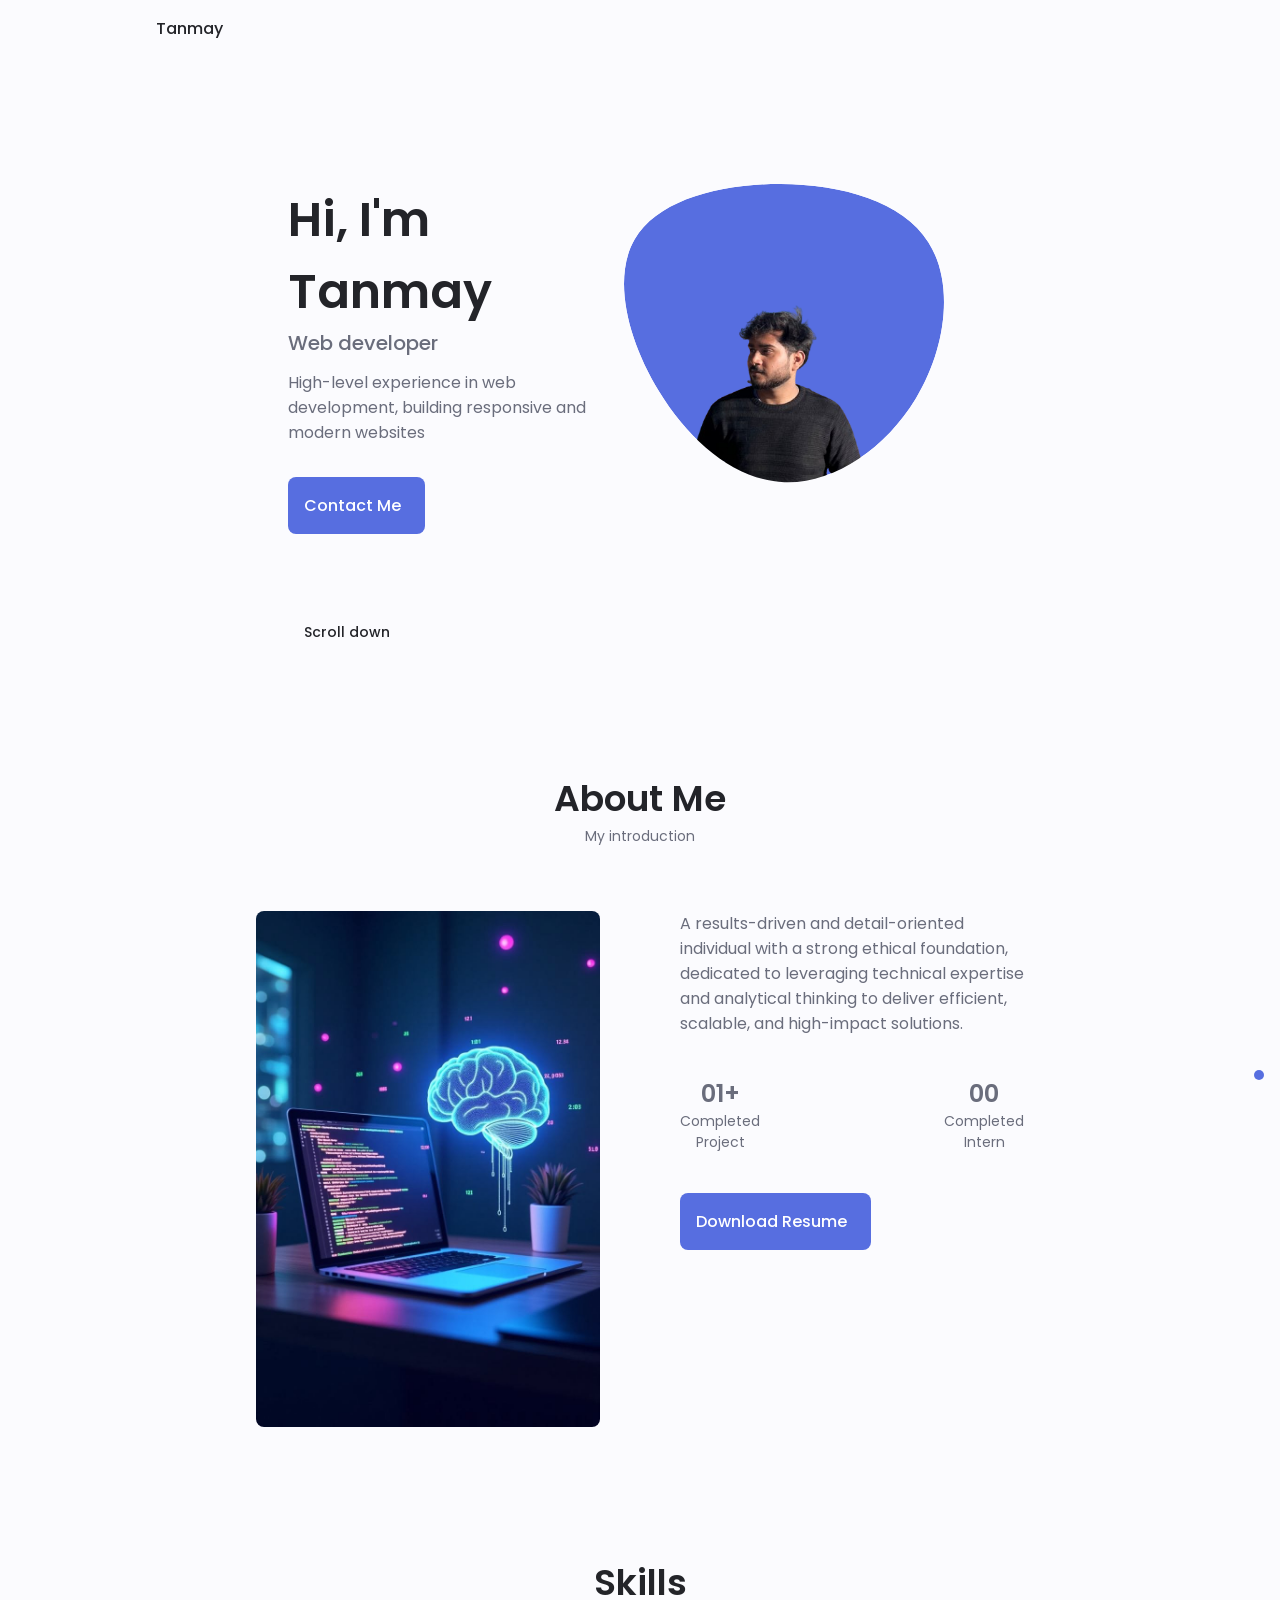
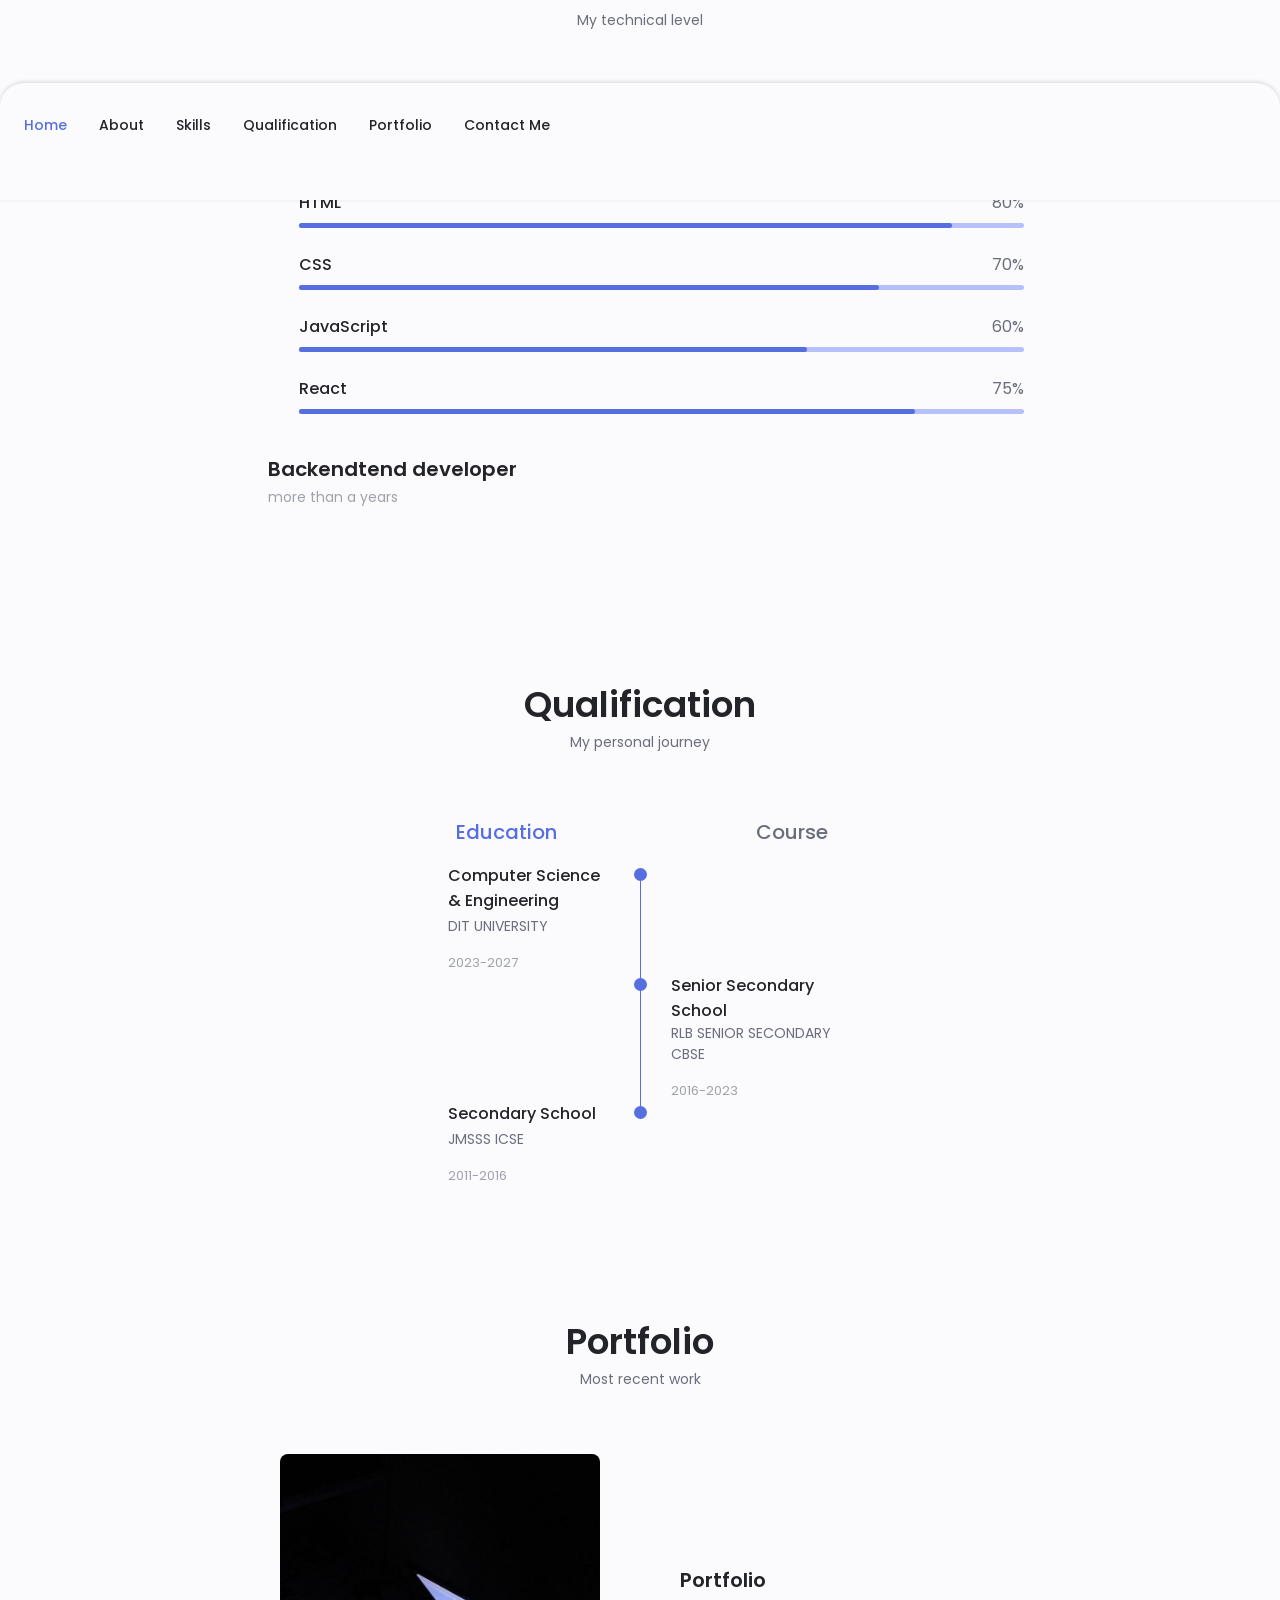
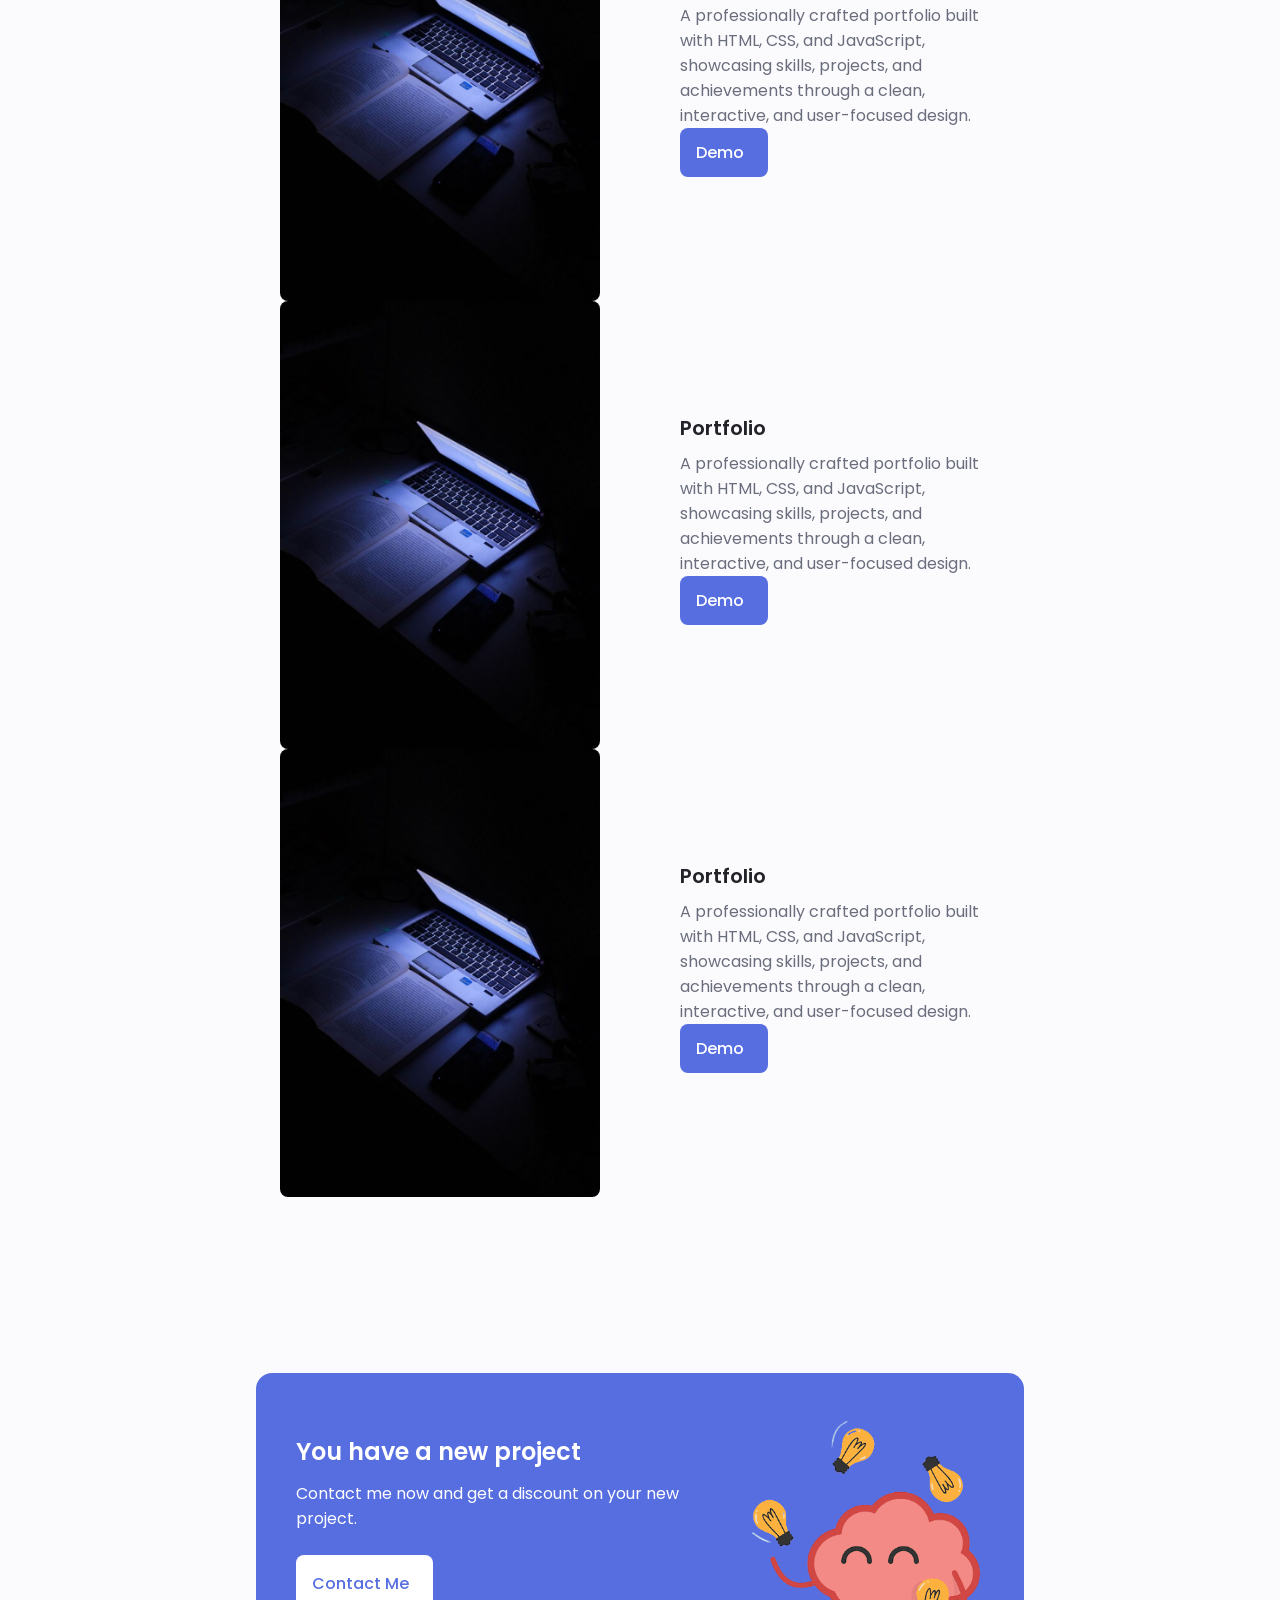
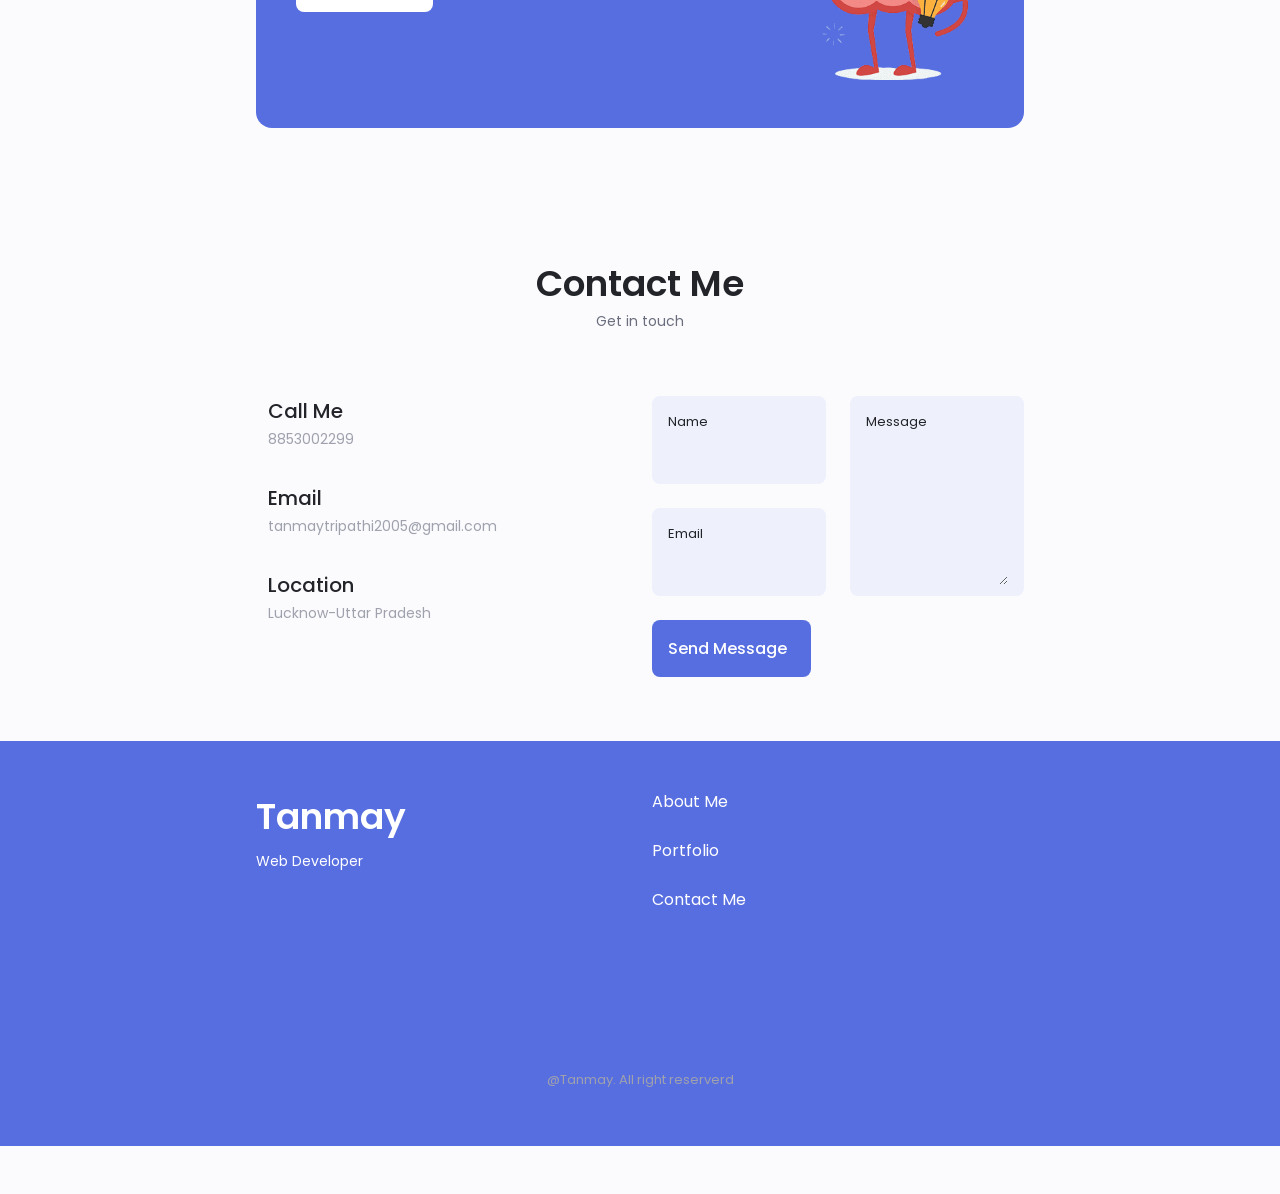
==== commit 1a7986a2: "first commit" ====
--- a/PORTFOLIO-main/index.html
+++ b/PORTFOLIO-main/index.html
@@ -76,7 +76,7 @@
                 <div class="home__container container grid">
                     <div class="home__content grid">
                         <div class="home__social">
-                            <a href="www.linkedin.com/in/tanmay-tripathi-a2a366312" class="home__social-icon">
+                            <a href= "https://www.linkedin.com/in/tanmay-tripathi-a2a366312/ class="home__social-icon">
                                 <i class="uil uil-linkedin-alt"></i>
                             </a>
                             <a href="https://github.com/tanmaytripathi2005-jpg" class="home__social-icon">
@@ -155,7 +155,7 @@
                     </div>
                         <div class="about__button">
                             <a href="ssets/pdf/CV Resume.pdf" class="button button--flex">
-                            Download CV<i class="uil uil-download-alt button__icon"></i>
+                            Download Resume<i class="uil uil-download-alt button__icon"></i>
                             </a>
                         </div>
                     </div>
@@ -523,7 +523,7 @@
                 <div class="footer__container container grid">
                     <div>
                         <h1 class="footer__title">Tanmay</h1>
-                        <span class="footer__subtitle">Frontend Developer</span>
+                        <span class="footer__subtitle">Web Developer</span>
                     </div>
 
                     <ul class="footer__links">
@@ -538,7 +538,7 @@
                         </li>
                     </ul>
                     <div class="footer__social">
-                        <a href="www.linkedin.com/in/tanmay-tripathi-a2a366312" class="footer__social">
+                        <a href="https://www.linkedin.com/in/tanmay-tripathi-a2a366312/"" class="footer__social">
                             <i class="uil uil-linkedin-alt"></i>
                         </a>
 
--- a/PORTFOLIO-main/assets/css/styles.css
+++ b/PORTFOLIO-main/assets/css/styles.css
@@ -208,7 +208,11 @@
   color: var(--first-color);
 }
 
-@media screen and (max-width:767px) {
+@media screen and (max-width:768px) {
+   .home__container {
+    flex-direction: column;
+  }
+}
   .nav__menu{
     position: fixed;
     bottom: -100%;
